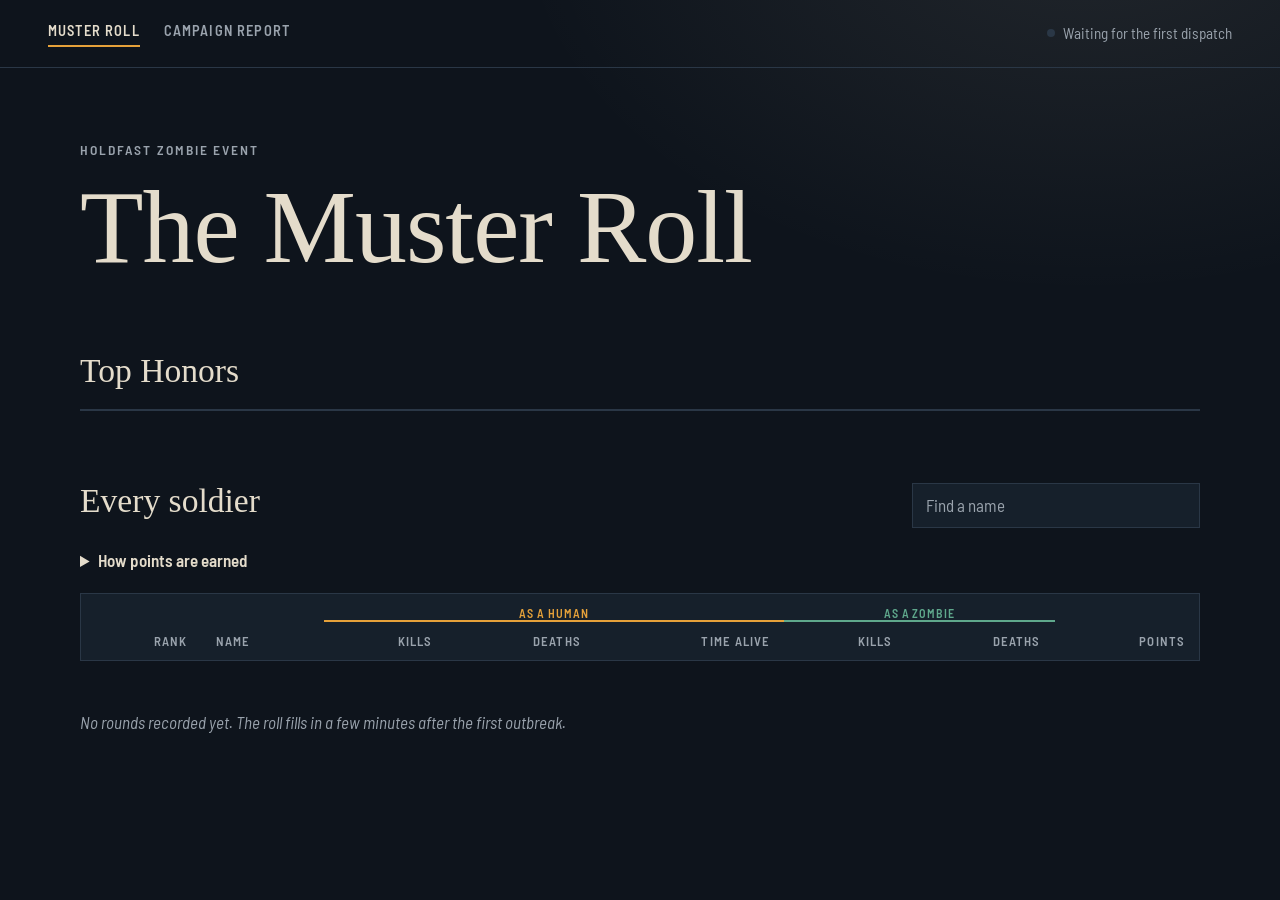
==== public/index.html @ a2ecf14d "Holdfast zombies leaderboard" ====
<!doctype html>
<html lang="en">
<head>
	<meta charset="utf-8">
	<meta name="viewport" content="width=device-width, initial-scale=1">
	<title>Muster Roll · Holdfast Zombies</title>
	<meta name="description" content="Live stats, honors and player profiles from the Holdfast zombie event server.">
	<link rel="preconnect" href="https://fonts.googleapis.com">
	<link rel="preconnect" href="https://fonts.gstatic.com" crossorigin>
	<link rel="stylesheet" href="https://fonts.googleapis.com/css2?family=Barlow+Semi+Condensed:wght@400;600;700&family=IM+Fell+English:ital@0;1&family=IM+Fell+English+SC&display=swap">
	<link rel="stylesheet" href="style.css">
	<script src="app.js" defer></script>
</head>
<body data-page="roll">
<header class="masthead">
	<nav class="nav" aria-label="Site">
		<a href="./" aria-current="page">Muster Roll</a>
		<a href="infographic.html">Campaign Report</a>
	</nav>
	<p class="dispatch" id="dispatch">Waiting for the first dispatch</p>
</header>
<main>
	<section class="hero">
		<p class="eyebrow">Holdfast zombie event</p>
		<h1>The Muster Roll</h1>
		<p class="ledger" id="ledger"></p>
	</section>
	<section aria-labelledby="honors-title">
		<h2 id="honors-title">Top Honors</h2>
		<ul class="honors" id="honors"></ul>
	</section>
	<section aria-labelledby="roll-title">
		<div class="roll-head">
			<h2 id="roll-title">Every soldier</h2>
			<input type="search" id="search" placeholder="Find a name" aria-label="Find a player by name">
		</div>
		<details class="points">
			<summary>How points are earned</summary>
			<ul id="points"></ul>
		</details>
		<div class="table-wrap">
			<table id="roll">
				<thead>
					<tr class="groups">
						<th colspan="2"></th>
						<th colspan="3" class="human">As a human</th>
						<th colspan="2" class="zombie">As a zombie</th>
						<th></th>
					</tr>
					<tr>
						<th scope="col" data-key="rank">Rank</th>
						<th scope="col" data-key="name">Name</th>
						<th scope="col" data-key="human_kills">Kills</th>
						<th scope="col" data-key="human_deaths">Deaths</th>
						<th scope="col" data-key="time_alive">Time alive</th>
						<th scope="col" data-key="zombie_kills">Kills</th>
						<th scope="col" data-key="zombie_deaths">Deaths</th>
						<th scope="col" data-key="points">Points</th>
					</tr>
				</thead>
				<tbody></tbody>
			</table>
		</div>
		<p class="empty" id="empty" hidden></p>
	</section>
</main>
</body>
</html>
---- public/style.css ----
:root {
	--night: #0e141c;
	--night-raised: #16202b;
	--rule: #2a3746;
	--bone: #e4dccb;
	--bone-dim: #9aa3ad;
	--lantern: #e5a13a;
	--verdigris: #5fa88c;
	--blood: #c0392b;
	--display: 'IM Fell English SC', Georgia, serif;
	--display-lower: 'IM Fell English', Georgia, serif;
	--body: 'Barlow Semi Condensed', 'Arial Narrow', sans-serif;
	--gutter: clamp(16px, 4vw, 48px);
	color-scheme: dark;
}

* {
	box-sizing: border-box;
}

body {
	margin: 0;
	min-height: 100vh;
	background:
		radial-gradient(60rem 40rem at 85% -10%, rgba(228, 220, 203, 0.09), transparent 60%),
		var(--night);
	color: var(--bone);
	font: 400 1.0625rem/1.5 var(--body);
}

a {
	color: inherit;
	text-decoration-color: var(--rule);
	text-underline-offset: 0.2em;
}

a:hover {
	text-decoration-color: currentColor;
}

:focus-visible {
	outline: 2px solid var(--lantern);
	outline-offset: 3px;
}

h1, h2, h3 {
	font-family: var(--display);
	font-weight: 400;
	margin: 0;
	line-height: 1.05;
}

h2 {
	font-size: clamp(1.6rem, 3vw, 2.1rem);
	margin-bottom: 1.25rem;
}

.human {
	color: var(--lantern);
}

.zombie {
	color: var(--verdigris);
}

.dead {
	color: var(--blood);
}

.masthead {
	display: flex;
	flex-wrap: wrap;
	gap: 0.75rem 2rem;
	justify-content: space-between;
	align-items: center;
	padding: 1.25rem var(--gutter);
	border-bottom: 1px solid var(--rule);
}

.nav {
	display: flex;
	gap: 1.5rem;
	font-weight: 600;
	letter-spacing: 0.08em;
	text-transform: uppercase;
	font-size: 0.9rem;
}

.nav a {
	text-decoration: none;
	color: var(--bone-dim);
	padding-bottom: 0.2rem;
	border-bottom: 2px solid transparent;
}

.nav a[aria-current="page"] {
	color: var(--bone);
	border-color: var(--lantern);
}

.dispatch {
	margin: 0;
	color: var(--bone-dim);
	font-size: 0.95rem;
	display: flex;
	align-items: center;
	gap: 0.5rem;
}

.dispatch::before {
	content: '';
	width: 0.5rem;
	height: 0.5rem;
	border-radius: 50%;
	background: var(--rule);
}

.dispatch.live::before {
	background: var(--lantern);
	box-shadow: 0 0 0.6rem var(--lantern);
}

main {
	max-width: 76rem;
	margin: 0 auto;
	padding: 0 var(--gutter) 5rem;
}

main > section,
main > .columns,
.stack > * + * {
	margin-top: clamp(2.5rem, 6vw, 4.5rem);
}

.hero {
	max-width: 52rem;
}

.eyebrow {
	margin: 0 0 0.75rem;
	text-transform: uppercase;
	letter-spacing: 0.14em;
	font-weight: 600;
	font-size: 0.85rem;
	color: var(--bone-dim);
}

.hero h1 {
	font-size: clamp(3rem, 9vw, 6.5rem);
	letter-spacing: -0.01em;
}

.ledger {
	margin: 1.5rem 0 0;
	font-family: var(--display-lower);
	font-style: italic;
	font-size: clamp(1.25rem, 2.6vw, 1.75rem);
	line-height: 1.35;
	color: var(--bone);
}

.ledger strong {
	font-style: normal;
	font-weight: 400;
}

/* Honors */

.honors {
	list-style: none;
	margin: 0;
	padding: 0;
	display: grid;
	grid-template-columns: repeat(auto-fill, minmax(13.5rem, 1fr));
	gap: 1px;
	background: var(--rule);
	border: 1px solid var(--rule);
}

.honor {
	background: var(--night-raised);
	padding: 0 1.25rem 1.25rem;
	display: flex;
	flex-direction: column;
}

.honor .ribbon {
	margin: 0 0 1.1rem;
}

.honor h3 {
	font-size: 1.45rem;
}

.honor-desc {
	margin: 0.35rem 0 1rem;
	color: var(--bone-dim);
	font-size: 0.95rem;
	line-height: 1.35;
}

.honor-holder {
	margin-top: auto;
	font-weight: 700;
	font-size: 1.3rem;
	line-height: 1.2;
	overflow-wrap: anywhere;
}

.honor-value {
	margin: 0.1rem 0 0;
	font-variant-numeric: tabular-nums;
	color: var(--bone-dim);
}

.honor-unclaimed {
	margin-top: auto;
	color: var(--bone-dim);
	font-style: italic;
}

.runners {
	list-style: none;
	margin: 0.85rem 0 0;
	padding: 0.65rem 0 0;
	border-top: 1px solid var(--rule);
	font-size: 0.9rem;
	color: var(--bone-dim);
}

.runners li {
	display: flex;
	justify-content: space-between;
	gap: 0.75rem;
}

@media (max-width: 40rem) {
	.honors {
		grid-template-columns: repeat(2, minmax(0, 1fr));
	}

	.honor {
		padding: 0 0.85rem 1rem;
	}

	.honor h3 {
		font-size: 1.2rem;
	}

	.honor-holder {
		font-size: 1.1rem;
	}

	.runners {
		font-size: 0.8rem;
	}
}

.runners a {
	overflow: hidden;
	text-overflow: ellipsis;
	white-space: nowrap;
}

.ribbon {
	display: block;
	height: 0.85rem;
	margin: 0;
	box-shadow: inset 0 -1px 0 rgba(0, 0, 0, 0.35), inset 0 1px 0 rgba(255, 255, 255, 0.12);
}

.rack {
	display: flex;
	flex-wrap: wrap;
	gap: 0.3rem;
	margin: 1.25rem 0 0;
	padding: 0;
	list-style: none;
}

.rack li {
	display: flex;
	align-items: center;
	gap: 0.6rem;
	padding: 0.35rem 0.75rem 0.35rem 0.35rem;
	background: var(--night-raised);
	border: 1px solid var(--rule);
	font-size: 0.95rem;
}

.rack .ribbon {
	width: 2.75rem;
	height: 1rem;
}

/* Roll */

.roll-head {
	display: flex;
	flex-wrap: wrap;
	justify-content: space-between;
	align-items: baseline;
	gap: 1rem;
	margin-bottom: 1.25rem;
}

.roll-head h2 {
	margin: 0;
}

input[type="search"] {
	font: inherit;
	color: var(--bone);
	background: var(--night-raised);
	border: 1px solid var(--rule);
	padding: 0.55rem 0.8rem;
	width: min(18rem, 100%);
}

input[type="search"]::placeholder {
	color: var(--bone-dim);
}

.points {
	margin: 0 0 1.25rem;
	color: var(--bone-dim);
}

.points summary {
	cursor: pointer;
	font-weight: 600;
	color: var(--bone);
	width: fit-content;
}

.points ul {
	margin: 0.75rem 0 0;
	padding-left: 1.25rem;
}

.table-wrap {
	overflow-x: auto;
	border: 1px solid var(--rule);
}

table {
	width: 100%;
	border-collapse: collapse;
	font-variant-numeric: tabular-nums;
}

th, td {
	padding: 0.6rem 0.9rem;
	text-align: right;
	white-space: nowrap;
}

th:nth-child(2), td:nth-child(2) {
	text-align: left;
}

thead th {
	font-weight: 600;
	font-size: 0.8rem;
	letter-spacing: 0.08em;
	text-transform: uppercase;
	color: var(--bone-dim);
	background: var(--night-raised);
}

.groups th {
	padding-bottom: 0;
	border-bottom: 0;
	text-align: center;
	font-size: 0.75rem;
}

.groups .human, .groups .zombie {
	box-shadow: inset 0 -2px 0 currentColor;
}

thead button {
	all: unset;
	cursor: pointer;
}

thead button:focus-visible {
	outline: 2px solid var(--lantern);
	outline-offset: 2px;
}

th[aria-sort] button::after {
	content: ' \2193';
	color: var(--bone);
}

th[aria-sort="ascending"] button::after {
	content: ' \2191';
}

tbody tr {
	border-top: 1px solid var(--rule);
}

tbody tr:hover {
	background: rgba(228, 220, 203, 0.04);
}

td.name {
	font-weight: 600;
	position: sticky;
	left: 0;
	background: var(--night);
}

tbody tr:hover td.name {
	background: #131b25;
}

td.rank {
	color: var(--bone-dim);
}

td.points-cell {
	font-weight: 700;
	color: var(--bone);
}

.empty {
	padding: 2rem 0;
	color: var(--bone-dim);
	font-style: italic;
}

/* Profile */

.back {
	display: inline-block;
	margin: 2rem 0 1.5rem;
	color: var(--bone-dim);
}

.profile-head h1 {
	font-size: clamp(2.6rem, 7vw, 5rem);
	overflow-wrap: anywhere;
}

.profile-sub {
	margin: 0.75rem 0 0;
	color: var(--bone-dim);
	font-size: 1.05rem;
}

.sides {
	display: grid;
	grid-template-columns: repeat(auto-fit, minmax(16rem, 1fr));
	gap: 1px;
	background: var(--rule);
	border: 1px solid var(--rule);
}

.side {
	background: var(--night-raised);
	padding: 1.25rem;
}

.side h3 {
	font-size: 1.5rem;
	margin-bottom: 1rem;
}

.figures {
	display: grid;
	grid-template-columns: repeat(auto-fit, minmax(6.5rem, 1fr));
	gap: 1rem;
	margin: 0;
}

.figures div {
	display: flex;
	flex-direction: column-reverse;
}

.figures dt {
	color: var(--bone-dim);
	font-size: 0.9rem;
}

.figures dd {
	margin: 0;
	font-size: 1.9rem;
	font-weight: 600;
	font-variant-numeric: tabular-nums;
	line-height: 1.1;
}

.rounds {
	list-style: none;
	margin: 0;
	padding: 0;
	border-top: 1px solid var(--rule);
}

.rounds li {
	display: grid;
	grid-template-columns: minmax(9rem, 1fr) minmax(0, 1.6fr) minmax(0, 1.2fr);
	gap: 0.25rem 1.25rem;
	align-items: baseline;
	padding: 0.75rem 0;
	border-bottom: 1px solid var(--rule);
}

.rounds .map {
	font-weight: 600;
}

.rounds .when {
	display: block;
	font-weight: 400;
	color: var(--bone-dim);
	font-size: 0.9rem;
}

.rounds .tally {
	font-variant-numeric: tabular-nums;
	color: var(--bone-dim);
	text-align: right;
}

@media (max-width: 40rem) {
	.rounds li {
		grid-template-columns: 1fr auto;
	}

	.rounds .outcome {
		grid-column: 1 / -1;
		grid-row: 2;
	}
}

/* Bars */

.bars {
	list-style: none;
	margin: 0;
	padding: 0;
	display: grid;
	gap: 0.6rem;
}

.bars li {
	display: grid;
	grid-template-columns: minmax(7rem, 11rem) 1fr 3rem;
	gap: 0.75rem;
	align-items: center;
	font-size: 0.95rem;
}

.bars .label {
	overflow: hidden;
	text-overflow: ellipsis;
	white-space: nowrap;
}

.bars .track {
	height: 0.7rem;
	background: var(--night-raised);
}

.bars .fill {
	display: block;
	height: 100%;
	background: var(--bone-dim);
}

.bars .count {
	text-align: right;
	font-variant-numeric: tabular-nums;
	color: var(--bone-dim);
}

.columns {
	display: grid;
	grid-template-columns: repeat(auto-fit, minmax(20rem, 1fr));
	gap: clamp(2.5rem, 6vw, 4.5rem) 3rem;
}

/* Report */

.chips {
	display: flex;
	flex-wrap: wrap;
	gap: 0.5rem;
	margin-top: 1.5rem;
}

.chips a {
	text-decoration: none;
	padding: 0.35rem 0.85rem;
	border: 1px solid var(--rule);
	color: var(--bone-dim);
	font-weight: 600;
}

.chips a[aria-current="page"] {
	color: var(--night);
	background: var(--bone);
	border-color: var(--bone);
}

.toll {
	display: grid;
	grid-template-columns: repeat(auto-fit, minmax(16rem, 1fr));
	gap: 2rem;
	margin-top: 2.5rem;
}

.toll div {
	display: flex;
	flex-direction: column-reverse;
	border-top: 3px solid currentColor;
	padding-top: 0.75rem;
}

.toll dt {
	color: var(--bone);
	font-size: 1.1rem;
}

.toll dd {
	margin: 0;
	font-family: var(--display-lower);
	font-size: clamp(4rem, 11vw, 7.5rem);
	line-height: 0.95;
	font-variant-numeric: lining-nums;
}

.split {
	display: flex;
	height: 2.25rem;
	margin: 0.5rem 0 0.6rem;
	background: var(--night-raised);
}

.split span {
	min-width: 0;
}

.split .human {
	background: var(--lantern);
}

.split .zombie {
	background: var(--verdigris);
}

.split-legend {
	display: flex;
	flex-wrap: wrap;
	justify-content: space-between;
	gap: 0.5rem 1.5rem;
	color: var(--bone-dim);
}

.facts {
	display: grid;
	grid-template-columns: repeat(auto-fill, minmax(12rem, 1fr));
	gap: 1.5rem 2rem;
	margin: 0;
}

.facts div {
	display: flex;
	flex-direction: column-reverse;
	justify-content: flex-end;
	border-left: 1px solid var(--rule);
	padding-left: 1rem;
}

.facts dt {
	color: var(--bone-dim);
	font-size: 0.9rem;
}

.facts dd {
	margin: 0;
	font-size: 1.6rem;
	font-weight: 600;
	line-height: 1.15;
	font-variant-numeric: tabular-nums;
}

.hours {
	display: grid;
	grid-template-columns: repeat(24, 1fr);
	align-items: end;
	gap: 2px;
	height: 9rem;
	border-bottom: 1px solid var(--rule);
}

.hours span {
	background: var(--bone-dim);
	min-height: 1px;
}

.hours span.peak {
	background: var(--blood);
}

.hour-labels {
	display: flex;
	justify-content: space-between;
	margin-top: 0.4rem;
	color: var(--bone-dim);
	font-size: 0.85rem;
}

.note {
	color: var(--bone-dim);
	margin: 0.75rem 0 0;
}

.status {
	display: inline-block;
	margin-top: 1rem;
	padding: 0.2rem 0.6rem;
	border: 1px solid currentColor;
	font-size: 0.85rem;
	font-weight: 600;
	letter-spacing: 0.06em;
	text-transform: uppercase;
}

@media (prefers-reduced-motion: no-preference) {
	.dispatch.live::before {
		animation: lantern 2.4s ease-in-out infinite;
	}

	@keyframes lantern {
		50% {
			opacity: 0.45;
		}
	}
}
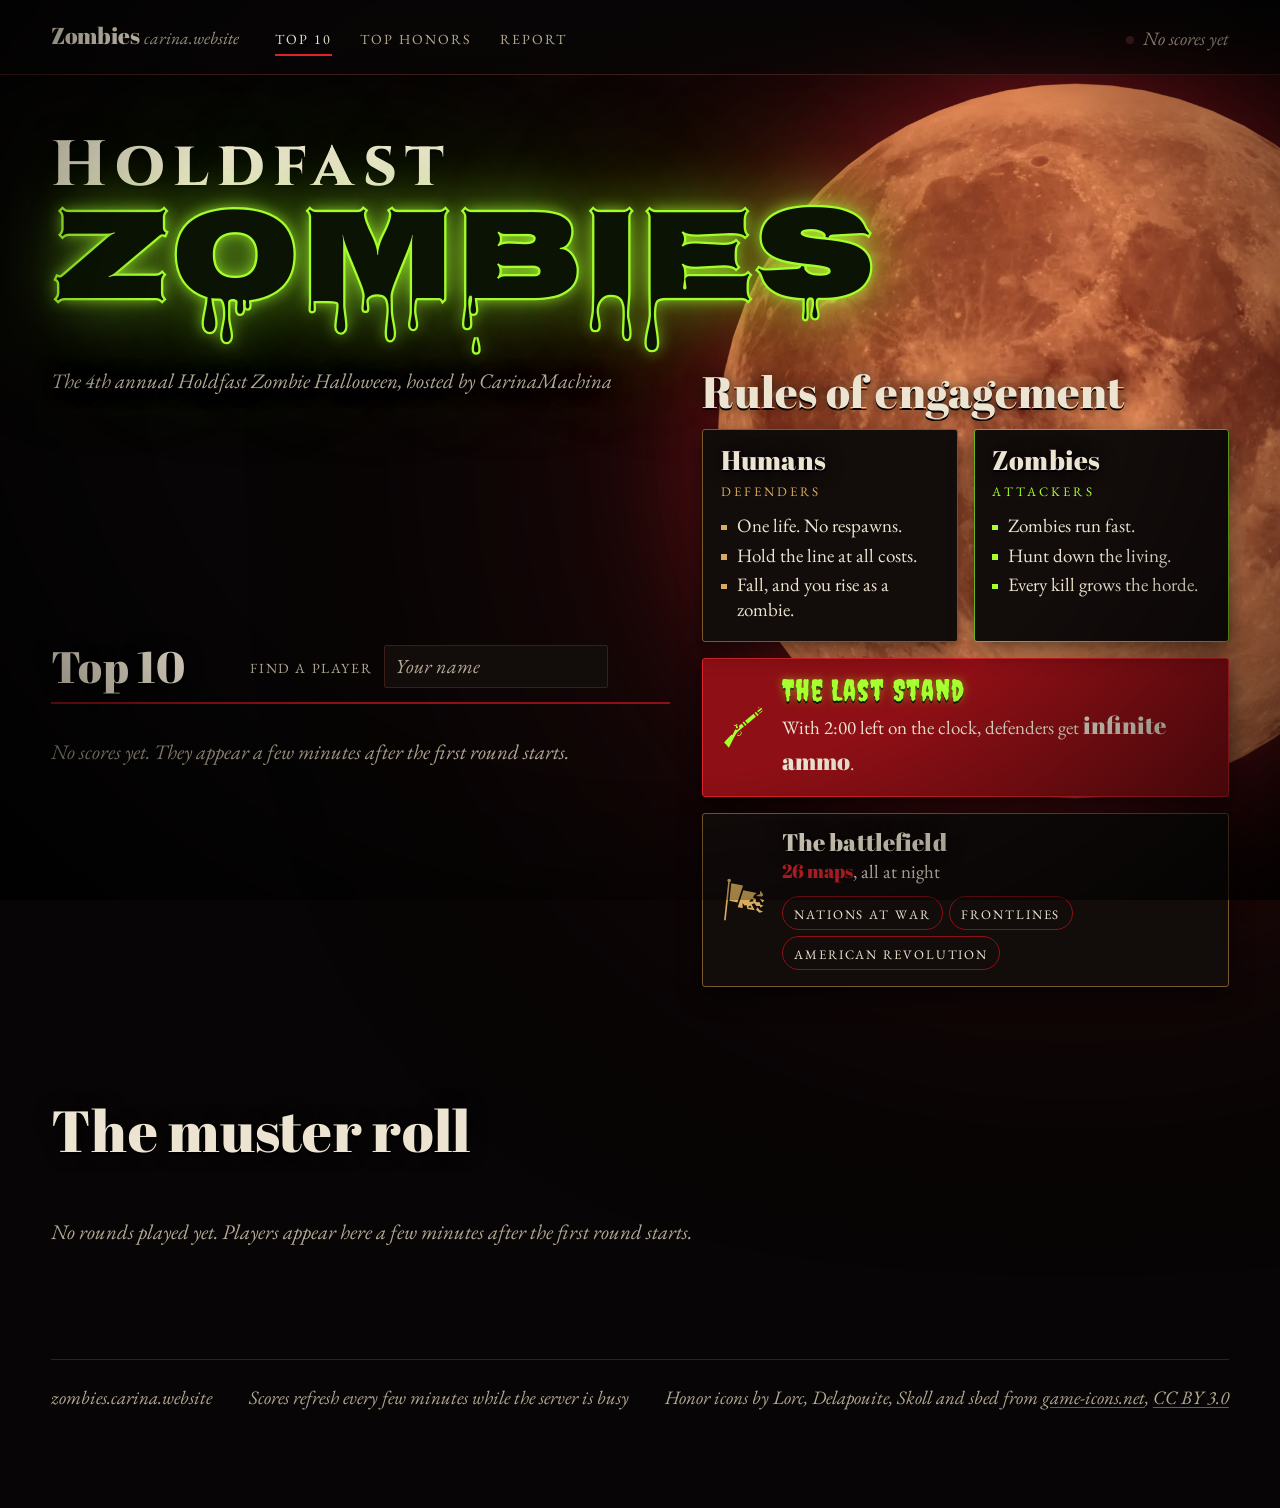
==== commit c59f92f3: "ZOMBINOS" ====
--- a/public/index.html
+++ b/public/index.html
@@ -3,66 +3,123 @@
 <head>
 	<meta charset="utf-8">
 	<meta name="viewport" content="width=device-width, initial-scale=1">
-	<title>Muster Roll · Holdfast Zombies</title>
-	<meta name="description" content="Live stats, honors and player profiles from the Holdfast zombie event server.">
-	<link rel="preconnect" href="https://fonts.googleapis.com">
-	<link rel="preconnect" href="https://fonts.gstatic.com" crossorigin>
-	<link rel="stylesheet" href="https://fonts.googleapis.com/css2?family=Barlow+Semi+Condensed:wght@400;600;700&family=IM+Fell+English:ital@0;1&family=IM+Fell+English+SC&display=swap">
+	<title>Zombies · Top 10</title>
+	<meta name="description" content="The top 10, honors and player profiles from the Holdfast zombie Halloween event hosted by CarinaMachina.">
+	<meta name="theme-color" content="#070505">
+	<link rel="preload" href="fonts/abril-fatface-normal-latin.woff2" as="font" type="font/woff2" crossorigin>
+	<link rel="preload" href="fonts/eb-garamond-normal-latin.woff2" as="font" type="font/woff2" crossorigin>
+	<link rel="preload" href="fonts/nosifer-latin.woff2" as="font" type="font/woff2" crossorigin>
+	<link rel="preload" href="fonts/cinzel-latin.woff2" as="font" type="font/woff2" crossorigin>
 	<link rel="stylesheet" href="style.css">
 	<script src="app.js" defer></script>
 </head>
 <body data-page="roll">
-<header class="masthead">
+<header class="bezel">
+	<a class="brand" href="./">Zombies <span>carina.website</span></a>
 	<nav class="nav" aria-label="Site">
-		<a href="./" aria-current="page">Muster Roll</a>
-		<a href="infographic.html">Campaign Report</a>
+		<a href="./" aria-current="page">Top 10</a>
+		<a href="./#hall">Top honors</a>
+		<a href="infographic.html">Report</a>
 	</nav>
-	<p class="dispatch" id="dispatch">Waiting for the first dispatch</p>
+	<p class="live" id="dispatch">No scores yet</p>
 </header>
 <main>
-	<section class="hero">
-		<p class="eyebrow">Holdfast zombie event</p>
-		<h1>The Muster Roll</h1>
-		<p class="ledger" id="ledger"></p>
+	<section class="marquee" aria-labelledby="title">
+		<img class="moon" src="moon.webp" alt="" width="1100" height="1100">
+		<h1 class="title" id="title"><span class="title-top">Holdfast</span> <span class="title-main">Zombies</span></h1>
+		<div class="intro">
+			<p class="host">The 4th annual Holdfast Zombie Halloween, hosted by CarinaMachina</p>
+			<ul class="ledger" id="ledger"></ul>
+		</div>
+		<div class="board">
+			<div class="board-head">
+				<h2>Top 10</h2>
+				<label class="entry">Find a player <input type="search" id="search" autocomplete="off" spellcheck="false" placeholder="Your name"></label>
+			</div>
+			<ol class="scores" id="scores"></ol>
+		</div>
+		<aside class="engagement" aria-labelledby="engagement-title">
+			<h2 id="engagement-title">Rules of engagement</h2>
+			<ul class="camps">
+				<li class="side-card human">
+					<h3>Humans</h3>
+					<p class="role">Defenders</p>
+					<ul>
+						<li>One life. No respawns.</li>
+						<li>Hold the line at all costs.</li>
+						<li>Fall, and you rise as a zombie.</li>
+					</ul>
+				</li>
+				<li class="side-card zombie">
+					<h3>Zombies</h3>
+					<p class="role">Attackers</p>
+					<ul>
+						<li>Zombies run fast.</li>
+						<li>Hunt down the living.</li>
+						<li>Every kill grows the horde.</li>
+					</ul>
+				</li>
+			</ul>
+			<div class="last-stand">
+				<span class="rule-icon" data-icon="last_stand_hero" aria-hidden="true"></span>
+				<div>
+					<h3>The Last Stand</h3>
+					<p>With 2:00 left on the clock, defenders get <strong>infinite ammo</strong>.</p>
+				</div>
+			</div>
+			<div class="battlefield">
+				<span class="rule-icon" data-icon="hold_the_line" aria-hidden="true"></span>
+				<div>
+					<h3>The battlefield</h3>
+					<p><strong>26 maps</strong>, all at night</p>
+					<ul class="eras">
+						<li>Nations at War</li>
+						<li>Frontlines</li>
+						<li>American Revolution</li>
+					</ul>
+				</div>
+			</div>
+		</aside>
 	</section>
-	<section aria-labelledby="honors-title">
-		<h2 id="honors-title">Top Honors</h2>
-		<ul class="honors" id="honors"></ul>
+	<section id="hall" aria-labelledby="hall-title">
+		<h2 id="hall-title">Top honors</h2>
+		<ul class="hall" id="honors"></ul>
 	</section>
 	<section aria-labelledby="roll-title">
-		<div class="roll-head">
-			<h2 id="roll-title">Every soldier</h2>
-			<input type="search" id="search" placeholder="Find a name" aria-label="Find a player by name">
-		</div>
-		<details class="points">
-			<summary>How points are earned</summary>
-			<ul id="points"></ul>
-		</details>
-		<div class="table-wrap">
-			<table id="roll">
-				<thead>
-					<tr class="groups">
-						<th colspan="2"></th>
-						<th colspan="3" class="human">As a human</th>
-						<th colspan="2" class="zombie">As a zombie</th>
-						<th></th>
-					</tr>
-					<tr>
-						<th scope="col" data-key="rank">Rank</th>
-						<th scope="col" data-key="name">Name</th>
-						<th scope="col" data-key="human_kills">Kills</th>
-						<th scope="col" data-key="human_deaths">Deaths</th>
-						<th scope="col" data-key="time_alive">Time alive</th>
-						<th scope="col" data-key="zombie_kills">Kills</th>
-						<th scope="col" data-key="zombie_deaths">Deaths</th>
-						<th scope="col" data-key="points">Points</th>
-					</tr>
-				</thead>
-				<tbody></tbody>
-			</table>
-		</div>
+		<h2 id="roll-title">The muster roll</h2>
+		<table class="table" id="roll">
+			<thead>
+				<tr class="group">
+					<th colspan="2"></th>
+					<th colspan="3" class="side">As a human</th>
+					<th colspan="2" class="side zombie">As a zombie</th>
+					<th></th>
+				</tr>
+				<tr>
+					<th scope="col" data-key="rank">Rank</th>
+					<th scope="col" class="player-cell" data-key="name">Player</th>
+					<th scope="col" data-key="human_kills">Kills</th>
+					<th scope="col" data-key="human_deaths">Deaths</th>
+					<th scope="col" data-key="time_alive">Time alive</th>
+					<th scope="col" data-key="zombie_kills">Kills</th>
+					<th scope="col" data-key="zombie_deaths">Deaths</th>
+					<th scope="col" data-key="points">Points</th>
+				</tr>
+			</thead>
+			<tbody></tbody>
+		</table>
+		<nav class="pager" id="pager" aria-label="Muster roll pages" hidden></nav>
 		<p class="empty" id="empty" hidden></p>
 	</section>
+	<section id="rules" aria-labelledby="rules-title">
+		<h2 id="rules-title">How points work</h2>
+		<ul class="rules" id="points"></ul>
+	</section>
+<footer class="foot">
+	<span>zombies.carina.website</span>
+	<span>Scores refresh every few minutes while the server is busy</span>
+	<span>Honor icons by Lorc, Delapouite, Skoll and sbed from <a href="https://game-icons.net/">game-icons.net</a>, <a href="https://creativecommons.org/licenses/by/3.0/">CC BY 3.0</a></span>
+</footer>
 </main>
 </body>
 </html>
--- a/public/style.css
+++ b/public/style.css
@@ -1,113 +1,255 @@
+@font-face {
+	font-family: 'Abril Fatface';
+	src: url(fonts/abril-fatface-normal-latin-ext.woff2) format('woff2');
+	unicode-range: U+0100-02BA, U+02BD-02C5, U+02C7-02CC, U+02CE-02D7, U+02DD-02FF, U+1E00-1E9F, U+1EF2-1EFF, U+2C60-2C7F, U+A720-A7FF;
+	font-display: swap;
+}
+
+@font-face {
+	font-family: 'Abril Fatface';
+	src: url(fonts/abril-fatface-normal-latin.woff2) format('woff2');
+	unicode-range: U+0000-00FF, U+0131, U+0152-0153, U+02BB-02BC, U+02C6, U+02DA, U+02DC, U+2000-206F, U+20AC, U+2122, U+2212, U+FEFF, U+FFFD;
+	font-display: swap;
+}
+
+@font-face {
+	font-family: 'Creepster';
+	src: url(fonts/creepster-normal-latin.woff2) format('woff2');
+	font-display: swap;
+}
+
+@font-face {
+	font-family: 'EB Garamond';
+	font-weight: 400 700;
+	src: url(fonts/eb-garamond-normal-latin-ext.woff2) format('woff2');
+	unicode-range: U+0100-02BA, U+02BD-02C5, U+02C7-02CC, U+02CE-02D7, U+02DD-02FF, U+1E00-1E9F, U+1EF2-1EFF, U+2C60-2C7F, U+A720-A7FF;
+	font-display: swap;
+}
+
+@font-face {
+	font-family: 'EB Garamond';
+	font-weight: 400 700;
+	src: url(fonts/eb-garamond-normal-latin.woff2) format('woff2');
+	unicode-range: U+0000-00FF, U+0131, U+0152-0153, U+02BB-02BC, U+02C6, U+02DA, U+02DC, U+2000-206F, U+20AC, U+2122, U+2212, U+FEFF, U+FFFD;
+	font-display: swap;
+}
+
+@font-face {
+	font-family: 'EB Garamond';
+	font-style: italic;
+	font-weight: 400 700;
+	src: url(fonts/eb-garamond-italic-latin-ext.woff2) format('woff2');
+	unicode-range: U+0100-02BA, U+02BD-02C5, U+02C7-02CC, U+02CE-02D7, U+02DD-02FF, U+1E00-1E9F, U+1EF2-1EFF, U+2C60-2C7F, U+A720-A7FF;
+	font-display: swap;
+}
+
+@font-face {
+	font-family: 'EB Garamond';
+	font-style: italic;
+	font-weight: 400 700;
+	src: url(fonts/eb-garamond-italic-latin.woff2) format('woff2');
+	unicode-range: U+0000-00FF, U+0131, U+0152-0153, U+02BB-02BC, U+02C6, U+02DA, U+02DC, U+2000-206F, U+20AC, U+2122, U+2212, U+FEFF, U+FFFD;
+	font-display: swap;
+}
+
+@font-face {
+	font-family: 'Cinzel';
+	font-weight: 400 900;
+	src: url(fonts/cinzel-latin-ext.woff2) format('woff2');
+	unicode-range: U+0100-02BA, U+02BD-02C5, U+02C7-02CC, U+02CE-02D7, U+02DD-02FF, U+1E00-1E9F, U+1EF2-1EFF, U+2C60-2C7F, U+A720-A7FF;
+	font-display: swap;
+}
+
+@font-face {
+	font-family: 'Cinzel';
+	font-weight: 400 900;
+	src: url(fonts/cinzel-latin.woff2) format('woff2');
+	unicode-range: U+0000-00FF, U+0131, U+0152-0153, U+02BB-02BC, U+02C6, U+02DA, U+02DC, U+2000-206F, U+20AC, U+2122, U+2212, U+FEFF, U+FFFD;
+	font-display: swap;
+}
+
+@font-face {
+	font-family: 'Nosifer';
+	font-weight: 400;
+	src: url(fonts/nosifer-latin-ext.woff2) format('woff2');
+	unicode-range: U+0100-02BA, U+02BD-02C5, U+02C7-02CC, U+02CE-02D7, U+02DD-02FF, U+1E00-1E9F, U+1EF2-1EFF, U+2C60-2C7F, U+A720-A7FF;
+	font-display: swap;
+}
+
+@font-face {
+	font-family: 'Nosifer';
+	font-weight: 400;
+	src: url(fonts/nosifer-latin.woff2) format('woff2');
+	unicode-range: U+0000-00FF, U+0131, U+0152-0153, U+02BB-02BC, U+02C6, U+02DA, U+02DC, U+2000-206F, U+20AC, U+2122, U+2212, U+FEFF, U+FFFD;
+	font-display: swap;
+}
+
 :root {
-	--night: #0e141c;
-	--night-raised: #16202b;
-	--rule: #2a3746;
-	--bone: #e4dccb;
-	--bone-dim: #9aa3ad;
-	--lantern: #e5a13a;
-	--verdigris: #5fa88c;
-	--blood: #c0392b;
-	--display: 'IM Fell English SC', Georgia, serif;
-	--display-lower: 'IM Fell English', Georgia, serif;
-	--body: 'Barlow Semi Condensed', 'Arial Narrow', sans-serif;
-	--gutter: clamp(16px, 4vw, 48px);
+	--night: #070505;
+	--night-up: #120c0b;
+	--rule: #3b1d1a;
+	--bone: #ece3d0;
+	--bone-dim: #b3a892;
+	--brass: #d9ac5c;
+	--brass-deep: #7a5a28;
+	--slime: #a6ff2e;
+	--slime-dim: #6fb31e;
+	--scarlet: #e0242c;
+	--scarlet-deep: #8e1016;
+	--fat: 'Abril Fatface', Georgia, serif;
+	--horror: 'Creepster', 'Abril Fatface', serif;
+	--text: 'EB Garamond', Georgia, serif;
+	--slime-glow: 0 0 0.12em rgba(166, 255, 46, 0.9), 0 0 0.45em rgba(166, 255, 46, 0.55), 0 0 1.2em rgba(120, 220, 20, 0.35);
+	--gutter: clamp(16px, 4vw, 56px);
 	color-scheme: dark;
+	scrollbar-color: var(--scarlet-deep) var(--night);
 }
 
 * {
 	box-sizing: border-box;
+}
+
+html {
+	background: var(--night);
 }
 
 body {
 	margin: 0;
 	min-height: 100vh;
-	background:
-		radial-gradient(60rem 40rem at 85% -10%, rgba(228, 220, 203, 0.09), transparent 60%),
-		var(--night);
+	background: var(--night);
 	color: var(--bone);
-	font: 400 1.0625rem/1.5 var(--body);
+	font: 400 1.1875rem/1.5 var(--text);
+	font-variant-numeric: lining-nums;
+	caret-color: var(--slime);
+}
+
+body::before {
+	content: '';
+	position: fixed;
+	inset: 0;
+	pointer-events: none;
+	z-index: 40;
+	background: radial-gradient(ellipse at 50% 40%, transparent 55%, rgba(0, 0, 0, 0.75) 100%);
+}
+
+::selection {
+	background: var(--scarlet);
+	color: var(--bone);
 }
 
 a {
 	color: inherit;
-	text-decoration-color: var(--rule);
-	text-underline-offset: 0.2em;
+	text-decoration-color: var(--brass-deep);
+	text-underline-offset: 0.18em;
 }
 
 a:hover {
-	text-decoration-color: currentColor;
+	text-decoration-color: var(--brass);
 }
 
 :focus-visible {
-	outline: 2px solid var(--lantern);
+	outline: 2px solid var(--slime);
 	outline-offset: 3px;
 }
 
 h1, h2, h3 {
-	font-family: var(--display);
+	margin: 0;
+	font-family: var(--fat);
 	font-weight: 400;
-	margin: 0;
-	line-height: 1.05;
+	line-height: 1;
+	color: var(--bone);
+	letter-spacing: 0.005em;
+	text-shadow: 0 2px 0 #000, 0 0 18px rgba(0, 0, 0, 0.8);
 }
 
 h2 {
-	font-size: clamp(1.6rem, 3vw, 2.1rem);
-	margin-bottom: 1.25rem;
-}
-
-.human {
-	color: var(--lantern);
-}
-
-.zombie {
-	color: var(--verdigris);
-}
-
-.dead {
-	color: var(--blood);
-}
-
-.masthead {
+	font-size: clamp(2.3rem, 5vw, 3.6rem);
+	margin-bottom: 1.5rem;
+}
+
+.scarlet {
+	color: var(--scarlet);
+}
+
+.dim {
+	color: var(--bone-dim);
+}
+
+.slime {
+	color: var(--slime);
+}
+
+.brass {
+	color: var(--brass);
+}
+
+.smallcaps {
+	font-variant-caps: all-small-caps;
+	letter-spacing: 0.08em;
+}
+
+/* Header */
+
+.bezel {
+	position: relative;
+	z-index: 20;
 	display: flex;
 	flex-wrap: wrap;
-	gap: 0.75rem 2rem;
-	justify-content: space-between;
-	align-items: center;
-	padding: 1.25rem var(--gutter);
+	align-items: baseline;
+	gap: 0.5rem 2.25rem;
+	padding: 1.1rem var(--gutter);
 	border-bottom: 1px solid var(--rule);
+	background: linear-gradient(var(--night), rgba(7, 5, 5, 0.6));
+}
+
+.brand {
+	font-family: var(--fat);
+	font-size: 1.45rem;
+	text-decoration: none;
+}
+
+.brand span {
+	font-family: var(--text);
+	font-style: italic;
+	font-size: 1.1rem;
+	color: var(--bone-dim);
 }
 
 .nav {
 	display: flex;
-	gap: 1.5rem;
-	font-weight: 600;
-	letter-spacing: 0.08em;
-	text-transform: uppercase;
-	font-size: 0.9rem;
+	flex-wrap: wrap;
+	gap: 0.25rem 1.75rem;
+	font-variant-caps: all-small-caps;
+	letter-spacing: 0.1em;
+	font-size: 1.25rem;
 }
 
 .nav a {
+	color: var(--bone-dim);
 	text-decoration: none;
-	color: var(--bone-dim);
-	padding-bottom: 0.2rem;
+	padding-bottom: 0.15rem;
 	border-bottom: 2px solid transparent;
+}
+
+.nav a:hover {
+	color: var(--bone);
 }
 
 .nav a[aria-current="page"] {
 	color: var(--bone);
-	border-color: var(--lantern);
-}
-
-.dispatch {
-	margin: 0;
+	border-bottom-color: var(--scarlet);
+}
+
+.live {
+	margin: 0 0 0 auto;
 	color: var(--bone-dim);
-	font-size: 0.95rem;
+	font-style: italic;
 	display: flex;
 	align-items: center;
-	gap: 0.5rem;
-}
-
-.dispatch::before {
+	gap: 0.55rem;
+}
+
+.live::before {
 	content: '';
 	width: 0.5rem;
 	height: 0.5rem;
@@ -115,432 +257,1081 @@
 	background: var(--rule);
 }
 
-.dispatch.live::before {
-	background: var(--lantern);
-	box-shadow: 0 0 0.6rem var(--lantern);
+.live.on {
+	color: var(--bone);
+}
+
+.live.on::before {
+	background: var(--slime);
 }
 
 main {
-	max-width: 76rem;
+	position: relative;
+	max-width: 86rem;
 	margin: 0 auto;
-	padding: 0 var(--gutter) 5rem;
+	padding: 0 var(--gutter) 6rem;
 }
 
 main > section,
-main > .columns,
-.stack > * + * {
-	margin-top: clamp(2.5rem, 6vw, 4.5rem);
-}
-
-.hero {
-	max-width: 52rem;
-}
-
-.eyebrow {
-	margin: 0 0 0.75rem;
-	text-transform: uppercase;
+main > .pair {
+	margin-top: clamp(4.5rem, 9vw, 7.5rem);
+}
+
+main > .marquee,
+main > .dossier,
+main > .results {
+	margin-top: 0;
+}
+
+/* Marquee: the first viewport */
+
+.marquee {
+	position: relative;
+	display: grid;
+	grid-template-columns: minmax(0, 1fr) minmax(0, 0.85fr);
+	gap: 0 2rem;
+	padding-top: clamp(2rem, 5vw, 4rem);
+	isolation: isolate;
+}
+
+.moon {
+	position: absolute;
+	z-index: -1;
+	top: 0.5rem;
+	right: calc(var(--gutter) * -1 - 12vw);
+	width: min(56vw, 60rem);
+	height: auto;
+	filter: drop-shadow(0 0 70px rgba(224, 36, 44, 0.45)) drop-shadow(0 0 180px rgba(142, 16, 22, 0.55));
+	user-select: none;
+}
+
+.title {
+	grid-column: 1 / -1;
+	display: grid;
+	justify-items: start;
+	line-height: 0.86;
+	text-shadow: none;
+}
+
+.title-top {
+	font-family: 'Cinzel', var(--fat);
+	font-weight: 800;
+	font-size: clamp(2rem, 5vw, 4.25rem);
 	letter-spacing: 0.14em;
-	font-weight: 600;
-	font-size: 0.85rem;
+	color: var(--bone);
+	text-shadow: 0 3px 0 #000, 0 0 24px rgba(0, 0, 0, 0.9);
+}
+
+.title-main {
+	font-family: 'Nosifer', var(--horror);
+	color: #0b1404;
+	-webkit-text-stroke: 0.035em var(--slime);
+	paint-order: stroke fill;
+	text-shadow: var(--slime-glow);
+}
+
+.title-main {
+	font-size: clamp(2.9rem, 10.8vw, 8.25rem);
+	line-height: 1.15;
+	letter-spacing: 0;
+}
+
+.host,
+.ledger {
+	grid-column: 1;
+	text-shadow: 0 0 2px #000, 0 0 12px #000, 0 0 22px #000;
+}
+
+.host {
+	margin: 1.25rem 0 0;
+	font-size: 1.3rem;
+	font-style: italic;
 	color: var(--bone-dim);
 }
 
-.hero h1 {
-	font-size: clamp(3rem, 9vw, 6.5rem);
-	letter-spacing: -0.01em;
-}
-
 .ledger {
-	margin: 1.5rem 0 0;
-	font-family: var(--display-lower);
-	font-style: italic;
-	font-size: clamp(1.25rem, 2.6vw, 1.75rem);
-	line-height: 1.35;
+	display: flex;
+	flex-wrap: wrap;
+	gap: 0.25rem 1.75rem;
+	margin: 1rem 0 0;
+	padding: 0;
+	list-style: none;
+	font-size: 1.4rem;
+}
+
+.ledger strong {
+	font-family: var(--fat);
+	font-weight: 400;
+	font-size: 1.15em;
+	color: var(--scarlet);
+	margin-right: 0.3rem;
+}
+
+.board {
+	grid-column: 1;
+	grid-row: 3;
+	max-width: 40rem;
+	margin-top: 2.75rem;
+}
+
+/* Rules of engagement, beside the intro */
+
+.engagement {
+	grid-column: 2;
+	grid-row: 2 / 4;
+	align-self: start;
+	margin-top: 1.5rem;
+}
+
+.engagement h2 {
+	font-size: clamp(2rem, 3.6vw, 2.75rem);
+	margin: 0 0 1rem;
+}
+
+.camps {
+	display: grid;
+	grid-template-columns: repeat(2, minmax(0, 1fr));
+	gap: 1rem;
+	margin: 0;
+	padding: 0;
+	list-style: none;
+}
+
+.side-card {
+	--ink: var(--brass);
+	padding: 1rem 1.1rem 1.15rem;
+	background: var(--night-up);
+	border: 1px solid var(--brass-deep);
+	border-radius: 3px;
+	box-shadow: 0 8px 22px rgba(0, 0, 0, 0.6);
+}
+
+.side-card.zombie {
+	--ink: var(--slime);
+	border-color: var(--slime-dim);
+}
+
+.rule-icon {
+	display: inline-block;
+	width: 2.4rem;
+	height: 2.4rem;
+	color: var(--ink, var(--brass));
+}
+
+.rule-icon svg {
+	display: block;
+	width: 100%;
+	height: 100%;
+	fill: currentColor;
+}
+
+.side-card h3 {
+	font-size: 1.7rem;
+}
+
+.side-card .role {
+	margin: 0.15rem 0 0.6rem;
+	font-variant-caps: all-small-caps;
+	letter-spacing: 0.16em;
+	color: var(--ink);
+}
+
+.side-card ul {
+	margin: 0;
+	padding: 0;
+	list-style: none;
+	display: grid;
+	gap: 0.3rem;
+}
+
+.side-card ul li {
+	position: relative;
+	padding-left: 1rem;
+	line-height: 1.3;
+}
+
+.side-card ul li::before {
+	content: '';
+	position: absolute;
+	left: 0;
+	top: 0.55em;
+	width: 0.35rem;
+	height: 0.35rem;
+	background: var(--ink);
+}
+
+.last-stand,
+.battlefield {
+	display: flex;
+	align-items: center;
+	gap: 1rem;
+	margin-top: 1rem;
+}
+
+.last-stand {
+	--ink: var(--slime);
+	padding: 1rem 1.1rem;
+	background: var(--scarlet-deep);
+	border: 1px solid var(--scarlet);
+	border-radius: 3px;
+	box-shadow: 0 8px 22px rgba(0, 0, 0, 0.6);
+}
+
+.last-stand .rule-icon,
+.battlefield .rule-icon {
+	flex: none;
+	width: 2.8rem;
+	height: 2.8rem;
+}
+
+.last-stand h3 {
+	font-family: var(--horror);
+	font-size: 1.9rem;
+	letter-spacing: 0.03em;
+	color: var(--slime);
+	text-shadow: 0 0 0.3em rgba(166, 255, 46, 0.45), 0 2px 0 #000;
+}
+
+.last-stand p,
+.battlefield p {
+	margin: 0.2rem 0 0;
+}
+
+.last-stand strong {
+	font-family: var(--fat);
+	font-weight: 400;
+	font-size: 1.25em;
 	color: var(--bone);
 }
 
-.ledger strong {
-	font-style: normal;
+.battlefield {
+	--ink: var(--brass);
+	padding: 1rem 1.1rem;
+	background: var(--night-up);
+	border: 1px solid var(--brass-deep);
+	border-radius: 3px;
+	box-shadow: 0 8px 22px rgba(0, 0, 0, 0.6);
+}
+
+.battlefield h3 {
+	font-size: 1.5rem;
+}
+
+.battlefield strong {
+	font-family: var(--fat);
 	font-weight: 400;
-}
-
-/* Honors */
-
-.honors {
+	color: var(--scarlet);
+}
+
+.eras {
+	display: flex;
+	flex-wrap: wrap;
+	gap: 0.4rem;
+	margin: 0.6rem 0 0;
+	padding: 0;
+	list-style: none;
+}
+
+.eras li {
+	padding: 0.1rem 0.7rem;
+	border: 1px solid var(--scarlet-deep);
+	border-radius: 999px;
+	font-variant-caps: all-small-caps;
+	letter-spacing: 0.1em;
+}
+
+.board-head {
+	display: flex;
+	flex-wrap: wrap;
+	align-items: end;
+	justify-content: space-between;
+	gap: 0.75rem 1.5rem;
+	margin-bottom: 0.9rem;
+}
+
+.board h2 {
+	font-size: clamp(2rem, 3.6vw, 2.75rem);
+	margin: 0;
+}
+
+.scores {
+	list-style: none;
+	margin: 0;
+	padding: 0;
+	border-top: 2px solid var(--scarlet-deep);
+}
+
+.score-row {
+	display: grid;
+	grid-template-columns: 3.25rem 2.75rem minmax(0, 1fr) auto;
+	align-items: center;
+	gap: 0 1rem;
+	padding: 0.45rem 0.25rem;
+	font-size: 1.35rem;
+	text-decoration: none;
+	border-bottom: 1px solid var(--rule);
+	transition: background-color 0.25s cubic-bezier(0.16, 1, 0.3, 1);
+}
+
+.score-row:hover {
+	background-color: rgba(224, 36, 44, 0.1);
+}
+
+.score-row:hover .who {
+	text-decoration: underline;
+	text-decoration-color: var(--brass);
+}
+
+.ordinal {
+	font-family: var(--fat);
+	color: var(--scarlet);
+	font-size: 1.15em;
+}
+
+.ordinal sup {
+	font-family: var(--text);
+	font-size: 0.55em;
+	vertical-align: 0.6em;
+	margin-left: 0.05em;
+}
+
+.who {
+	overflow: hidden;
+	text-overflow: ellipsis;
+	white-space: nowrap;
+}
+
+.score {
+	font-family: var(--fat);
+	font-variant-numeric: lining-nums tabular-nums;
+	color: var(--brass);
+}
+
+.score small {
+	font-family: var(--text);
+	font-variant-caps: all-small-caps;
+	font-size: 0.75em;
+	color: var(--bone-dim);
+	margin-left: 0.25rem;
+}
+
+/* Portrait miniatures: an oval Steam avatar or monogram in a brass rim */
+
+.portrait {
+	position: relative;
+	display: inline-grid;
+	place-items: center;
+	flex: none;
+	width: 2.4rem;
+	height: 2.9rem;
+	border-radius: 50%;
+	overflow: hidden;
+	background: radial-gradient(ellipse at 50% 35%, #2a1d17, #0c0807);
+	box-shadow: 0 0 0 2px var(--brass-deep), 0 0 0 3px #000, 0 2px 6px rgba(0, 0, 0, 0.8);
+	font-family: var(--fat);
+	font-size: 1.1rem;
+	color: var(--brass);
+}
+
+.portrait img {
+	width: 100%;
+	height: 100%;
+	object-fit: cover;
+	filter: sepia(0.25) contrast(1.05);
+}
+
+/* Top honors */
+
+.hall {
 	list-style: none;
 	margin: 0;
 	padding: 0;
 	display: grid;
-	grid-template-columns: repeat(auto-fill, minmax(13.5rem, 1fr));
-	gap: 1px;
-	background: var(--rule);
+	grid-template-columns: minmax(0, 1fr);
+	gap: clamp(1rem, 2vw, 1.5rem);
+}
+
+@media (min-width: 48rem) {
+	.hall {
+		grid-template-columns: repeat(2, minmax(0, 1fr));
+	}
+}
+
+.hall > .empty {
+	grid-column: 1 / -1;
+}
+
+.honor {
+	--ink: var(--brass);
+	padding: clamp(1.1rem, 2.5vw, 1.6rem);
+	background: var(--night-up);
 	border: 1px solid var(--rule);
-}
-
-.honor {
-	background: var(--night-raised);
-	padding: 0 1.25rem 1.25rem;
+	border-radius: 3px;
+	box-shadow: inset 0 0 0 5px var(--night-up), inset 0 0 0 6px rgba(122, 90, 40, 0.3), 0 18px 30px -22px #000;
+}
+
+.honor-head {
 	display: flex;
-	flex-direction: column;
-}
-
-.honor .ribbon {
-	margin: 0 0 1.1rem;
+	align-items: center;
+	gap: 1rem;
+	padding-bottom: 1rem;
+	margin-bottom: 1rem;
+	border-bottom: 1px solid var(--rule);
+}
+
+.honor-icon {
+	display: grid;
+	place-items: center;
+	flex: none;
+	width: clamp(3.25rem, 6vw, 4.5rem);
+	aspect-ratio: 1;
+	border-radius: 50%;
+	color: var(--ink);
+	background: radial-gradient(circle at 50% 35%, #2a1d17, #0c0807);
+	box-shadow: 0 0 0 1px var(--brass-deep), 0 0 0 3px #000, 0 2px 6px rgba(0, 0, 0, 0.8);
+}
+
+.honor-icon svg {
+	width: 62%;
+	height: 62%;
+	fill: currentColor;
+}
+
+.honor:has(.unclaimed) .honor-icon {
+	opacity: 0.45;
 }
 
 .honor h3 {
-	font-size: 1.45rem;
-}
-
-.honor-desc {
-	margin: 0.35rem 0 1rem;
-	color: var(--bone-dim);
-	font-size: 0.95rem;
+	font-size: clamp(1.5rem, 2.4vw, 1.9rem);
+	text-wrap: balance;
+}
+
+.honor-head p {
+	margin: 0.3rem 0 0;
+	color: #cdc3ad;
+	font-size: 1.15rem;
 	line-height: 1.35;
-}
-
-.honor-holder {
-	margin-top: auto;
-	font-weight: 700;
+	text-wrap: pretty;
+}
+
+.leader {
+	display: flex;
+	align-items: center;
+	gap: 0.75rem;
 	font-size: 1.3rem;
-	line-height: 1.2;
-	overflow-wrap: anywhere;
-}
-
-.honor-value {
-	margin: 0.1rem 0 0;
-	font-variant-numeric: tabular-nums;
-	color: var(--bone-dim);
-}
-
-.honor-unclaimed {
-	margin-top: auto;
-	color: var(--bone-dim);
-	font-style: italic;
+}
+
+.leader > .player-link {
+	min-width: 0;
+	max-width: 75%;
+}
+
+.leader .dots {
+	flex: 1;
+	min-width: 1.5rem;
+	align-self: end;
+	margin-bottom: 0.5rem;
+	border-bottom: 2px dotted var(--rule);
+}
+
+.leader .value {
+	font-family: var(--fat);
+	color: var(--brass);
+	white-space: nowrap;
 }
 
 .runners {
 	list-style: none;
-	margin: 0.85rem 0 0;
-	padding: 0.65rem 0 0;
-	border-top: 1px solid var(--rule);
-	font-size: 0.9rem;
+	margin: 0.5rem 0 0 3.15rem;
+	padding: 0;
 	color: var(--bone-dim);
 }
 
-.runners li {
-	display: flex;
-	justify-content: space-between;
-	gap: 0.75rem;
-}
-
-@media (max-width: 40rem) {
-	.honors {
-		grid-template-columns: repeat(2, minmax(0, 1fr));
-	}
-
-	.honor {
-		padding: 0 0.85rem 1rem;
-	}
-
-	.honor h3 {
-		font-size: 1.2rem;
-	}
-
-	.honor-holder {
-		font-size: 1.1rem;
-	}
-
-	.runners {
-		font-size: 0.8rem;
-	}
-}
-
-.runners a {
+.runners .leader {
+	font-size: 1.05rem;
+	gap: 0.6rem;
+}
+
+.runners .leader a {
+	min-width: 0;
 	overflow: hidden;
 	text-overflow: ellipsis;
 	white-space: nowrap;
 }
 
-.ribbon {
-	display: block;
-	height: 0.85rem;
+.runners .value {
+	font-family: var(--text);
+	color: var(--bone-dim);
+}
+
+.unclaimed {
 	margin: 0;
-	box-shadow: inset 0 -1px 0 rgba(0, 0, 0, 0.35), inset 0 1px 0 rgba(255, 255, 255, 0.12);
-}
-
-.rack {
-	display: flex;
-	flex-wrap: wrap;
-	gap: 0.3rem;
-	margin: 1.25rem 0 0;
-	padding: 0;
-	list-style: none;
-}
-
-.rack li {
+	padding: 0.55rem 0;
+	color: var(--bone-dim);
+	font-style: italic;
+	font-size: 1.2rem;
+}
+
+/* Every player */
+
+.entry {
 	display: flex;
 	align-items: center;
-	gap: 0.6rem;
-	padding: 0.35rem 0.75rem 0.35rem 0.35rem;
-	background: var(--night-raised);
+	white-space: nowrap;
+	gap: 0.75rem;
+	font-variant-caps: all-small-caps;
+	letter-spacing: 0.08em;
+	font-size: 1.25rem;
+	color: var(--bone-dim);
+}
+
+.entry input {
+	font: inherit;
+	font-variant-caps: normal;
+	letter-spacing: 0;
+	width: min(14rem, 100%);
+	min-width: 0;
+	padding: 0.35rem 0.6rem;
+	color: var(--bone);
+	background: var(--night-up);
 	border: 1px solid var(--rule);
-	font-size: 0.95rem;
-}
-
-.rack .ribbon {
-	width: 2.75rem;
-	height: 1rem;
-}
-
-/* Roll */
-
-.roll-head {
-	display: flex;
-	flex-wrap: wrap;
-	justify-content: space-between;
-	align-items: baseline;
-	gap: 1rem;
-	margin-bottom: 1.25rem;
-}
-
-.roll-head h2 {
-	margin: 0;
-}
-
-input[type="search"] {
-	font: inherit;
-	color: var(--bone);
-	background: var(--night-raised);
-	border: 1px solid var(--rule);
-	padding: 0.55rem 0.8rem;
-	width: min(18rem, 100%);
-}
-
-input[type="search"]::placeholder {
+	border-radius: 2px;
+}
+
+.entry input::placeholder {
 	color: var(--bone-dim);
-}
-
-.points {
-	margin: 0 0 1.25rem;
-	color: var(--bone-dim);
-}
-
-.points summary {
-	cursor: pointer;
-	font-weight: 600;
-	color: var(--bone);
-	width: fit-content;
-}
-
-.points ul {
-	margin: 0.75rem 0 0;
-	padding-left: 1.25rem;
-}
-
-.table-wrap {
-	overflow-x: auto;
-	border: 1px solid var(--rule);
-}
-
-table {
+	font-style: italic;
+}
+
+.entry input:focus {
+	outline: none;
+	border-color: var(--slime-dim);
+	box-shadow: 0 0 0 1px var(--slime-dim);
+}
+
+.table {
 	width: 100%;
 	border-collapse: collapse;
-	font-variant-numeric: tabular-nums;
-}
-
-th, td {
-	padding: 0.6rem 0.9rem;
+	font-size: 1.2rem;
+	font-variant-numeric: lining-nums tabular-nums;
+}
+
+.table th,
+.table td {
+	padding: 0.5rem 0.75rem;
 	text-align: right;
 	white-space: nowrap;
 }
 
-th:nth-child(2), td:nth-child(2) {
+.table td {
+	vertical-align: middle;
+}
+
+.table thead th {
+	color: var(--bone-dim);
+	font-weight: 400;
+	font-variant-caps: all-small-caps;
+	letter-spacing: 0.08em;
+	font-size: 1.05rem;
+	vertical-align: bottom;
+}
+
+.table .group th {
+	padding-bottom: 0;
+	text-align: center;
+	font-size: 1rem;
+}
+
+.table .group .side {
+	box-shadow: inset 0 -2px 0 var(--brass-deep);
+	color: var(--brass);
+}
+
+.table .group .side.zombie {
+	box-shadow: inset 0 -2px 0 var(--slime-dim);
+	color: var(--slime);
+}
+
+.table .player-cell {
 	text-align: left;
 }
 
-thead th {
-	font-weight: 600;
-	font-size: 0.8rem;
-	letter-spacing: 0.08em;
-	text-transform: uppercase;
-	color: var(--bone-dim);
-	background: var(--night-raised);
-}
-
-.groups th {
-	padding-bottom: 0;
-	border-bottom: 0;
-	text-align: center;
-	font-size: 0.75rem;
-}
-
-.groups .human, .groups .zombie {
-	box-shadow: inset 0 -2px 0 currentColor;
-}
-
-thead button {
+.table thead button {
 	all: unset;
 	cursor: pointer;
 }
 
-thead button:focus-visible {
-	outline: 2px solid var(--lantern);
-	outline-offset: 2px;
-}
-
-th[aria-sort] button::after {
-	content: ' \2193';
+.table thead button:hover {
 	color: var(--bone);
 }
 
-th[aria-sort="ascending"] button::after {
-	content: ' \2191';
-}
-
-tbody tr {
+.table thead button:focus-visible {
+	outline: 2px solid var(--slime);
+	outline-offset: 3px;
+}
+
+.table th[aria-sort] button {
+	color: var(--bone);
+}
+
+.table th[aria-sort] button::after {
+	content: '';
+	display: inline-block;
+	margin-left: 0.35rem;
+	border: 0.3rem solid transparent;
+	border-top-color: var(--scarlet);
+	border-bottom: 0;
+	vertical-align: 0.15em;
+}
+
+.table th[aria-sort="ascending"] button::after {
+	border-top: 0;
+	border-bottom: 0.3rem solid var(--scarlet);
+}
+
+.table tbody tr {
 	border-top: 1px solid var(--rule);
 }
 
-tbody tr:hover {
-	background: rgba(228, 220, 203, 0.04);
-}
-
-td.name {
-	font-weight: 600;
-	position: sticky;
-	left: 0;
-	background: var(--night);
-}
-
-tbody tr:hover td.name {
-	background: #131b25;
-}
-
-td.rank {
-	color: var(--bone-dim);
-}
-
-td.points-cell {
-	font-weight: 700;
-	color: var(--bone);
+.table tbody tr:hover {
+	background: rgba(224, 36, 44, 0.08);
+}
+
+.table .rank {
+	font-family: var(--fat);
+	color: var(--scarlet);
+}
+
+.table .zk,
+.table .zd {
+	color: var(--slime);
+}
+
+.table .pts {
+	font-family: var(--fat);
+	color: var(--brass);
+}
+
+.player-link {
+	display: inline-flex;
+	align-items: center;
+	gap: 0.75rem;
+	min-width: 0;
+	text-decoration: none;
+}
+
+.player-link:hover .who {
+	text-decoration: underline;
+	text-decoration-color: var(--brass);
+}
+
+.table .player-link {
+	max-width: 18rem;
+}
+
+.table .portrait {
+	width: 2rem;
+	height: 2.4rem;
+	font-size: 0.95rem;
 }
 
 .empty {
 	padding: 2rem 0;
 	color: var(--bone-dim);
 	font-style: italic;
+	font-size: 1.3rem;
+}
+
+@media (max-width: 47.99rem) {
+	.table thead {
+		display: none;
+	}
+
+	.table,
+	.table tbody {
+		display: block;
+	}
+
+	.table tbody tr {
+		display: grid;
+		grid-template-columns: 3.25rem minmax(0, 1fr) auto;
+		align-items: center;
+		gap: 0.1rem 0.75rem;
+		padding: 0.5rem 0;
+	}
+
+	.table td {
+		padding: 0;
+		text-align: left;
+	}
+
+	.table .rank {
+		grid-row: 1;
+	}
+
+	.table .pts {
+		grid-column: 3;
+		grid-row: 1;
+		text-align: right;
+	}
+
+	.table .stat {
+		display: none;
+	}
+
+	.table .line {
+		display: block;
+		grid-column: 2 / 4;
+		padding-left: 2.75rem;
+		font-size: 0.95rem;
+		color: var(--bone-dim);
+		white-space: normal;
+	}
+}
+
+@media (min-width: 48rem) {
+	.table .line {
+		display: none;
+	}
+}
+
+/* How to score */
+
+.rules {
+	display: grid;
+	grid-template-columns: repeat(auto-fit, minmax(min(100%, 15rem), 1fr));
+	gap: 1rem 2.5rem;
+	margin: 0;
+	padding: 1.5rem 0 0;
+	list-style: none;
+	border-top: 2px solid var(--scarlet-deep);
+}
+
+.rules li {
+	display: flex;
+	align-items: baseline;
+	gap: 0.75rem;
+	font-size: 1.25rem;
+}
+
+.rules strong {
+	font-family: var(--fat);
+	font-weight: 400;
+	font-size: 2.2rem;
+	color: var(--scarlet);
+	flex: none;
+	min-width: 3.25rem;
+}
+
+.foot {
+	margin-top: 5rem;
+	padding-top: 1.5rem;
+	border-top: 1px solid var(--rule);
+	display: flex;
+	flex-wrap: wrap;
+	justify-content: space-between;
+	gap: 0.5rem 2rem;
+	color: var(--bone-dim);
+	font-style: italic;
+}
+
+body > .foot {
+	margin: 0 max(var(--gutter), calc((100% - 86rem) / 2 + var(--gutter)));
+	padding-bottom: 3rem;
 }
 
 /* Profile */
 
-.back {
-	display: inline-block;
-	margin: 2rem 0 1.5rem;
-	color: var(--bone-dim);
-}
-
-.profile-head h1 {
-	font-size: clamp(2.6rem, 7vw, 5rem);
+#profile > * + * {
+	margin-top: clamp(3.5rem, 7vw, 5.5rem);
+}
+
+#profile h2 {
+	font-size: clamp(2rem, 3.6vw, 2.75rem);
+	margin-bottom: 1rem;
+}
+
+body[data-page="player"] {
+	overflow-x: clip;
+}
+
+.dossier {
+	position: relative;
+	z-index: 2;
+	display: grid;
+	grid-template-columns: auto minmax(0, 1fr);
+	align-items: center;
+	gap: 1.5rem clamp(1.5rem, 4vw, 3.5rem);
+	padding-block: clamp(3rem, 7vw, 5.5rem);
+}
+
+.sky {
+	position: absolute;
+	z-index: -1;
+	top: 0;
+	bottom: 0;
+	left: 50%;
+	width: 100vw;
+	translate: -50% 0;
+	overflow: hidden;
+	isolation: isolate;
+	background: var(--night);
+	border-bottom: 1px solid var(--scarlet-deep);
+}
+
+.sky::after {
+	content: '';
+	position: absolute;
+	inset: 0;
+	background: var(--scarlet-deep);
+	mix-blend-mode: multiply;
+}
+
+.wash {
+	position: absolute;
+	top: -15%;
+	left: -15%;
+	width: 130%;
+	height: 130%;
+	object-fit: cover;
+	filter: grayscale(1) blur(48px) brightness(0.45);
+}
+
+.sky-moon {
+	position: absolute;
+	z-index: 1;
+	top: -6rem;
+	right: -12vw;
+	width: min(46rem, 52vw);
+	height: auto;
+	filter: brightness(0.5);
+	user-select: none;
+}
+
+@media (prefers-reduced-motion: no-preference) {
+	.sky-moon {
+		animation: moonrise 2.4s cubic-bezier(0.16, 1, 0.3, 1);
+	}
+
+	@keyframes moonrise {
+		from {
+			translate: 0 2.5rem;
+		}
+	}
+}
+
+.dossier > .portrait {
+	width: clamp(7rem, 16vw, 12rem);
+	height: clamp(8.5rem, 19.5vw, 14.5rem);
+	font-size: clamp(3rem, 7vw, 5rem);
+	box-shadow: 0 0 0 4px var(--brass), 0 0 0 6px #000, 0 0 0 7px var(--brass-deep), 0 10px 30px rgba(0, 0, 0, 0.9);
+}
+
+.dossier h1 {
+	font-size: clamp(2.6rem, 7vw, 6rem);
 	overflow-wrap: anywhere;
 }
 
-.profile-sub {
+.standing {
 	margin: 0.75rem 0 0;
-	color: var(--bone-dim);
-	font-size: 1.05rem;
-}
-
-.sides {
+	font-size: clamp(1.2rem, 2.2vw, 1.5rem);
+}
+
+.dossier .standing,
+.dossier .note {
+	text-shadow: 0 1px 3px #000;
+}
+
+.ordinal-text {
+	font-family: var(--fat);
+	color: var(--scarlet);
+}
+
+/* Scarlet on night is 4.3:1, so rank and points stay large text. */
+.standing .ordinal-text,
+.standing .score {
+	font-size: 1.5rem;
+}
+
+.held {
+	display: flex;
+	flex-wrap: wrap;
+	gap: 0.4rem 1.5rem;
+	margin: 1rem 0 0;
+	padding: 0;
+	list-style: none;
+	font-family: var(--horror);
+	font-size: clamp(1.4rem, 2.6vw, 1.9rem);
+	color: var(--slime);
+	text-shadow: 0 0 0.3em rgba(166, 255, 46, 0.45);
+	letter-spacing: 0.03em;
+}
+
+.held li {
+	position: relative;
+}
+
+.held button {
+	all: unset;
+	cursor: help;
+}
+
+.held button:focus-visible {
+	outline: 2px solid var(--slime);
+	outline-offset: 3px;
+}
+
+.held .tip {
+	position: absolute;
+	top: calc(100% + 0.4rem);
+	left: 0;
+	z-index: 50;
+	width: max-content;
+	max-width: min(18rem, calc(100vw - 32px));
+	padding: 0.55rem 0.8rem 0.6rem;
+	background: var(--night-up);
+	border: 1px solid var(--rule);
+	border-radius: 2px;
+	box-shadow: 0 6px 18px rgba(0, 0, 0, 0.7);
+	font-family: var(--text);
+	font-size: 1rem;
+	line-height: 1.4;
+	letter-spacing: normal;
+	text-shadow: none;
+	color: var(--bone);
+}
+
+/* Bridges the gap so the pointer can move onto the panel. */
+.held .tip::before {
+	content: '';
+	position: absolute;
+	inset: auto 0 100%;
+	height: 0.5rem;
+}
+
+.held .tip .brass {
+	display: block;
+	margin-top: 0.2rem;
+}
+
+@media (max-width: 40rem) {
+	.dossier {
+		grid-template-columns: minmax(0, 1fr);
+		justify-items: start;
+	}
+
+	.sky-moon {
+		top: -4rem;
+		right: -6rem;
+		width: 16rem;
+	}
+}
+
+#profile > .ledgers {
+	position: relative;
+	isolation: isolate;
+	margin-top: 0;
+	padding-block: clamp(3rem, 6vw, 4.5rem);
+}
+
+.ledgers::before {
+	content: '';
+	position: absolute;
+	z-index: -1;
+	top: 0;
+	bottom: 0;
+	left: 50%;
+	width: 100vw;
+	translate: -50% 0;
+	background: var(--night-up);
+	border-bottom: 1px solid var(--rule);
+}
+
+.ledgers > * + * {
+	margin-top: clamp(2.5rem, 5vw, 3.5rem);
+}
+
+.split-sides {
 	display: grid;
-	grid-template-columns: repeat(auto-fit, minmax(16rem, 1fr));
-	gap: 1px;
-	background: var(--rule);
-	border: 1px solid var(--rule);
-}
-
-.side {
-	background: var(--night-raised);
-	padding: 1.25rem;
-}
-
-.side h3 {
-	font-size: 1.5rem;
-	margin-bottom: 1rem;
-}
-
-.figures {
-	display: grid;
-	grid-template-columns: repeat(auto-fit, minmax(6.5rem, 1fr));
-	gap: 1rem;
-	margin: 0;
-}
-
-.figures div {
-	display: flex;
-	flex-direction: column-reverse;
-}
-
-.figures dt {
-	color: var(--bone-dim);
-	font-size: 0.9rem;
-}
-
-.figures dd {
-	margin: 0;
-	font-size: 1.9rem;
-	font-weight: 600;
-	font-variant-numeric: tabular-nums;
-	line-height: 1.1;
-}
-
-.rounds {
+	grid-template-columns: repeat(auto-fit, minmax(min(100%, 22rem), 1fr));
+	gap: 2.5rem 4.5rem;
+}
+
+.stat-list {
 	list-style: none;
 	margin: 0;
 	padding: 0;
-	border-top: 1px solid var(--rule);
-}
-
-.rounds li {
 	display: grid;
-	grid-template-columns: minmax(9rem, 1fr) minmax(0, 1.6fr) minmax(0, 1.2fr);
-	gap: 0.25rem 1.25rem;
-	align-items: baseline;
-	padding: 0.75rem 0;
-	border-bottom: 1px solid var(--rule);
-}
-
-.rounds .map {
-	font-weight: 600;
-}
-
-.rounds .when {
+	gap: 0.5rem;
+}
+
+.stat-list .label {
+	flex: none;
+	font-variant-caps: all-small-caps;
+	letter-spacing: 0.08em;
+}
+
+.stat-list .leader {
+	flex-wrap: wrap;
+	row-gap: 0;
+}
+
+.stat-list .value {
+	min-width: 0;
+	margin-left: auto;
+	white-space: normal;
+	text-align: right;
+}
+
+.rival-lists {
+	display: grid;
+	grid-template-columns: repeat(auto-fit, minmax(min(100%, 28rem), 1fr));
+	align-items: start;
+	gap: 0.5rem 4.5rem;
+}
+
+.human-side h2 {
+	color: var(--brass);
+}
+
+.zombie-side h2 {
+	color: var(--slime);
+}
+
+.zombie-side .value {
+	color: var(--slime);
+}
+
+#profile .maps .meters {
 	display: block;
-	font-weight: 400;
-	color: var(--bone-dim);
-	font-size: 0.9rem;
-}
-
-.rounds .tally {
-	font-variant-numeric: tabular-nums;
-	color: var(--bone-dim);
-	text-align: right;
+	columns: 2 24rem;
+	column-gap: 4.5rem;
+}
+
+#profile .maps .meters li {
+	break-inside: avoid;
+	padding-block: 0.3rem;
 }
 
 @media (max-width: 40rem) {
-	.rounds li {
-		grid-template-columns: 1fr auto;
-	}
-
-	.rounds .outcome {
+	main .meters {
+		gap: 0.9rem;
+	}
+
+	main .meters li {
+		grid-template-columns: minmax(0, 1fr) auto;
+		row-gap: 0.25rem;
+	}
+
+	main .meters .bar {
+		grid-row: 2;
 		grid-column: 1 / -1;
-		grid-row: 2;
-	}
-}
-
-/* Bars */
-
-.bars {
+	}
+}
+
+/* Meters for maps, weapons and hours */
+
+.meters {
 	list-style: none;
 	margin: 0;
 	padding: 0;
@@ -548,198 +1339,478 @@
 	gap: 0.6rem;
 }
 
-.bars li {
+.meters li {
 	display: grid;
-	grid-template-columns: minmax(7rem, 11rem) 1fr 3rem;
-	gap: 0.75rem;
+	grid-template-columns: minmax(7rem, 12rem) minmax(0, 1fr) 3.25rem;
 	align-items: center;
-	font-size: 0.95rem;
-}
-
-.bars .label {
+	gap: 1rem;
+	font-size: 1.15rem;
+}
+
+.meters .label {
 	overflow: hidden;
 	text-overflow: ellipsis;
 	white-space: nowrap;
 }
 
-.bars .track {
-	height: 0.7rem;
-	background: var(--night-raised);
-}
-
-.bars .fill {
-	display: block;
-	height: 100%;
-	background: var(--bone-dim);
-}
-
-.bars .count {
+.meters .bar {
+	height: 0.6rem;
+	background: linear-gradient(var(--brass), #b68a3e);
+	border-radius: 1px;
+}
+
+.meters .bar.zombie {
+	background: var(--slime-dim);
+}
+
+.meters .count {
 	text-align: right;
-	font-variant-numeric: tabular-nums;
-	color: var(--bone-dim);
-}
-
-.columns {
+	font-family: var(--fat);
+	color: var(--scarlet);
+}
+
+.pair {
 	display: grid;
-	grid-template-columns: repeat(auto-fit, minmax(20rem, 1fr));
-	gap: clamp(2.5rem, 6vw, 4.5rem) 3rem;
-}
-
-/* Report */
-
-.chips {
+	grid-template-columns: repeat(auto-fit, minmax(min(100%, 26rem), 1fr));
+	gap: clamp(3rem, 7vw, 5rem) 4.5rem;
+}
+
+/* Report: the butcher's bill */
+
+.results {
+	padding-top: clamp(2rem, 5vw, 3.5rem);
+}
+
+.results h1 {
+	font-size: clamp(3.25rem, 9vw, 7rem);
+}
+
+.stages-nav {
 	display: flex;
 	flex-wrap: wrap;
-	gap: 0.5rem;
+	gap: 0.6rem;
 	margin-top: 1.5rem;
 }
 
-.chips a {
+.stages-nav a {
+	padding: 0.25rem 0.9rem;
+	border: 1px solid var(--rule);
+	border-radius: 2px;
+	color: var(--bone-dim);
 	text-decoration: none;
-	padding: 0.35rem 0.85rem;
-	border: 1px solid var(--rule);
-	color: var(--bone-dim);
-	font-weight: 600;
-}
-
-.chips a[aria-current="page"] {
-	color: var(--night);
-	background: var(--bone);
-	border-color: var(--bone);
-}
-
-.toll {
-	display: grid;
-	grid-template-columns: repeat(auto-fit, minmax(16rem, 1fr));
-	gap: 2rem;
-	margin-top: 2.5rem;
-}
-
-.toll div {
-	display: flex;
-	flex-direction: column-reverse;
-	border-top: 3px solid currentColor;
-	padding-top: 0.75rem;
-}
-
-.toll dt {
+	font-variant-caps: all-small-caps;
+	letter-spacing: 0.08em;
+	font-size: 1.2rem;
+}
+
+.stages-nav a:hover {
+	border-color: var(--brass-deep);
 	color: var(--bone);
-	font-size: 1.1rem;
-}
-
-.toll dd {
-	margin: 0;
-	font-family: var(--display-lower);
-	font-size: clamp(4rem, 11vw, 7.5rem);
-	line-height: 0.95;
-	font-variant-numeric: lining-nums;
-}
-
-.split {
-	display: flex;
-	height: 2.25rem;
-	margin: 0.5rem 0 0.6rem;
-	background: var(--night-raised);
-}
-
-.split span {
-	min-width: 0;
-}
-
-.split .human {
-	background: var(--lantern);
-}
-
-.split .zombie {
-	background: var(--verdigris);
-}
-
-.split-legend {
-	display: flex;
-	flex-wrap: wrap;
-	justify-content: space-between;
-	gap: 0.5rem 1.5rem;
-	color: var(--bone-dim);
-}
-
-.facts {
-	display: grid;
-	grid-template-columns: repeat(auto-fill, minmax(12rem, 1fr));
-	gap: 1.5rem 2rem;
-	margin: 0;
-}
-
-.facts div {
-	display: flex;
-	flex-direction: column-reverse;
-	justify-content: flex-end;
-	border-left: 1px solid var(--rule);
-	padding-left: 1rem;
-}
-
-.facts dt {
-	color: var(--bone-dim);
-	font-size: 0.9rem;
-}
-
-.facts dd {
-	margin: 0;
-	font-size: 1.6rem;
-	font-weight: 600;
-	line-height: 1.15;
-	font-variant-numeric: tabular-nums;
-}
-
-.hours {
-	display: grid;
-	grid-template-columns: repeat(24, 1fr);
-	align-items: end;
-	gap: 2px;
-	height: 9rem;
-	border-bottom: 1px solid var(--rule);
-}
-
-.hours span {
-	background: var(--bone-dim);
-	min-height: 1px;
-}
-
-.hours span.peak {
-	background: var(--blood);
-}
-
-.hour-labels {
-	display: flex;
-	justify-content: space-between;
-	margin-top: 0.4rem;
-	color: var(--bone-dim);
-	font-size: 0.85rem;
-}
-
-.note {
-	color: var(--bone-dim);
-	margin: 0.75rem 0 0;
+}
+
+.stages-nav a[aria-current="page"] {
+	border-color: var(--scarlet);
+	color: var(--bone);
+	background: rgba(224, 36, 44, 0.12);
 }
 
 .status {
 	display: inline-block;
 	margin-top: 1rem;
-	padding: 0.2rem 0.6rem;
-	border: 1px solid currentColor;
-	font-size: 0.85rem;
-	font-weight: 600;
-	letter-spacing: 0.06em;
-	text-transform: uppercase;
+	color: var(--slime);
+	font-variant-caps: all-small-caps;
+	letter-spacing: 0.1em;
+	font-size: 1.2rem;
+}
+
+.note {
+	margin: 0.75rem 0 0;
+	color: var(--bone-dim);
+	font-style: italic;
+}
+
+body[data-page="report"] {
+	overflow-x: clip;
+}
+
+#report {
+	--none: color-mix(in srgb, var(--bone-dim) 40%, var(--night-up));
+}
+
+#report > * + * {
+	margin-top: clamp(3.5rem, 7vw, 5.5rem);
+}
+
+#report > .results {
+	position: relative;
+	z-index: 2;
+	padding-block: clamp(3rem, 7vw, 5.5rem);
+}
+
+#report > .results h1 {
+	font-size: clamp(3.25rem, 8vw, 6rem);
+}
+
+#report > .results .note,
+#report > .results .status {
+	text-shadow: 0 1px 3px #000;
+}
+
+#report > .ledgers {
+	position: relative;
+	isolation: isolate;
+	padding-block: clamp(3rem, 6vw, 4.5rem);
+}
+
+#report > .results + .ledgers {
+	margin-top: 0;
+}
+
+#report h2 {
+	font-size: clamp(2rem, 4vw, 3rem);
+	margin-bottom: 1.25rem;
+}
+
+#report .honor-icon {
+	width: clamp(2.6rem, 5vw, 3.25rem);
+}
+
+.tally-list {
+	list-style: none;
+	margin: 0;
+	padding: 0;
+	display: grid;
+	grid-template-columns: repeat(auto-fit, minmax(min(100%, 30rem), 1fr));
+	gap: 0.75rem 4.5rem;
+}
+
+.tally-list .leader {
+	font-size: clamp(1.2rem, 2.4vw, 1.6rem);
+}
+
+.tally-list .label {
+	flex: none;
+	font-variant-caps: all-small-caps;
+	letter-spacing: 0.08em;
+}
+
+.tally-list .value {
+	font-size: clamp(2.2rem, 4.6vw, 3.5rem);
+	line-height: 1.05;
+	font-variant-numeric: lining-nums tabular-nums;
+	color: var(--ink);
+}
+
+.sides {
+	list-style: none;
+	margin: 0 0 1.5rem;
+	padding: 0;
+	display: flex;
+	flex-wrap: wrap;
+	gap: 1rem 3.5rem;
+	font-size: 1.3rem;
+}
+
+.sides li {
+	display: flex;
+	align-items: center;
+	gap: 0.9rem;
+}
+
+.sides strong {
+	font-family: var(--fat);
+	font-weight: 400;
+	font-size: 2.5rem;
+	line-height: 1;
+	color: var(--ink);
+}
+
+.facts {
+	list-style: none;
+	margin: 0;
+	padding: 0;
+	display: grid;
+	grid-template-columns: repeat(auto-fit, minmax(min(100%, 24rem), 1fr));
+	gap: 0.6rem 4.5rem;
+}
+
+.facts .label {
+	flex: none;
+	font-variant-caps: all-small-caps;
+	letter-spacing: 0.08em;
+	color: var(--bone-dim);
+}
+
+.facts .leader {
+	flex-wrap: wrap;
+	row-gap: 0;
+}
+
+.facts .value {
+	margin-left: auto;
+	text-align: right;
+}
+
+.glyph {
+	display: inline-grid;
+	flex: none;
+	width: 1.6rem;
+	height: 1.6rem;
+	margin-right: -0.2rem;
+	color: var(--ink);
+}
+
+.glyph svg {
+	width: 100%;
+	height: 100%;
+	fill: currentColor;
+}
+
+.key {
+	display: flex;
+	flex-wrap: wrap;
+	gap: 0.25rem 1.75rem;
+	margin: -0.25rem 0 1.25rem;
+	padding: 0;
+	list-style: none;
+	color: var(--bone-dim);
+	font-variant-caps: all-small-caps;
+	letter-spacing: 0.08em;
+	font-size: 1.15rem;
+}
+
+.key li {
+	display: flex;
+	align-items: center;
+	gap: 0.5rem;
+}
+
+.swatch {
+	width: 0.85rem;
+	height: 0.85rem;
+	border-radius: 2px;
+	background: var(--ink);
+}
+
+.plot {
+	margin: 0;
+}
+
+.plot svg {
+	display: block;
+	overflow: visible;
+}
+
+.plot text {
+	font-family: var(--text);
+	font-size: 17px;
+	fill: var(--bone);
+}
+
+.plot .num {
+	font-family: var(--fat);
+	font-variant-numeric: lining-nums tabular-nums;
+}
+
+.plot .head,
+.plot .tick {
+	font-size: 15px;
+	fill: var(--bone-dim);
+	font-variant-caps: all-small-caps;
+	letter-spacing: 0.08em;
+}
+
+.plot .tick {
+	text-anchor: middle;
+	dominant-baseline: central;
+}
+
+.plot .grid,
+.plot .track {
+	fill: none;
+	stroke: var(--rule);
+	stroke-width: 1;
+}
+
+.plot .hit {
+	fill: transparent;
+}
+
+.plot .row:hover .hit {
+	fill: rgba(224, 36, 44, 0.08);
+}
+
+.plot .tile:hover {
+	filter: brightness(1.3);
+}
+
+.plot .stem {
+	stroke: var(--scarlet-deep);
+	stroke-width: 2;
+}
+
+.plot .dot {
+	fill: var(--scarlet);
+	stroke: var(--night-up);
+	stroke-width: 2;
+}
+
+.plot .hour {
+	fill: var(--brass-deep);
+}
+
+.plot .hour.peak {
+	fill: var(--scarlet);
+}
+
+.plot .clock-moon {
+	opacity: 0.7;
+}
+
+/* Narrower screens: one column, the moon rises behind the title */
+
+@media (max-width: 67.99rem) {
+	.marquee {
+		grid-template-columns: minmax(0, 1fr);
+		padding-top: clamp(6rem, 18vw, 9rem);
+	}
+
+	.moon {
+		top: -0.5rem;
+		right: -12vw;
+		width: min(64vw, 30rem);
+	}
+
+	.board {
+		max-width: none;
+	}
+
+	.engagement {
+		grid-column: 1;
+		grid-row: auto;
+		margin-top: 3.5rem;
+	}
+}
+
+@media (max-width: 40rem) {
+	.ledger {
+		font-size: 1.2rem;
+		gap: 0.15rem 1.25rem;
+	}
+
+	.score-row {
+		font-size: 1.2rem;
+		grid-template-columns: 3.25rem 2.4rem minmax(0, 1fr) auto;
+		gap: 0 0.75rem;
+	}
+
+	.bezel {
+		gap: 0.4rem 1.25rem;
+	}
+
+	.brand span {
+		display: none;
+	}
+
+	.live {
+		order: 1;
+		margin-left: auto;
+		font-size: 1rem;
+	}
+
+	.nav {
+		order: 2;
+		width: 100%;
+	}
+
+	.entry {
+		width: 100%;
+	}
+
+	.entry input {
+		flex: 1;
+		width: auto;
+	}
+
+	.pager span {
+		order: -1;
+		flex-basis: 100%;
+	}
+
+	.camps {
+		grid-template-columns: minmax(0, 1fr);
+	}
 }
 
 @media (prefers-reduced-motion: no-preference) {
-	.dispatch.live::before {
-		animation: lantern 2.4s ease-in-out infinite;
-	}
-
-	@keyframes lantern {
+	.title-main {
+		animation: ghost-light 5s ease-in-out infinite;
+	}
+
+	.live.on::before {
+		animation: ghost-light 2.5s ease-in-out infinite;
+	}
+
+	/* The slime breathes, never strobes. */
+	@keyframes ghost-light {
 		50% {
-			opacity: 0.45;
+			filter: brightness(1.25) drop-shadow(0 0 0.15em rgba(166, 255, 46, 0.5));
 		}
 	}
 }
+
+@media (max-width: 40rem) {
+	.stat-list .value,
+	.facts .value {
+		min-width: 0;
+		white-space: normal;
+		text-align: right;
+	}
+}
+
+.pager[hidden] {
+	display: none;
+}
+
+.pager {
+	display: flex;
+	flex-wrap: wrap;
+	align-items: center;
+	justify-content: space-between;
+	gap: 0.75rem 1.5rem;
+	margin-top: 1.25rem;
+	color: var(--bone-dim);
+	font-style: italic;
+}
+
+.pager button {
+	font: inherit;
+	font-style: normal;
+	font-variant-caps: all-small-caps;
+	letter-spacing: 0.1em;
+	font-size: 1.15rem;
+	padding: 0.3rem 1rem;
+	color: var(--bone);
+	background: transparent;
+	border: 1px solid var(--rule);
+	border-radius: 2px;
+	cursor: pointer;
+}
+
+.pager button:hover:not(:disabled) {
+	border-color: var(--scarlet);
+	background: rgba(224, 36, 44, 0.12);
+}
+
+.pager button:disabled {
+	color: var(--rule);
+	cursor: default;
+}
+
+.table[hidden] {
+	display: none;
+}
+
+.runners .scarlet {
+	color: #f2555a;
+}
